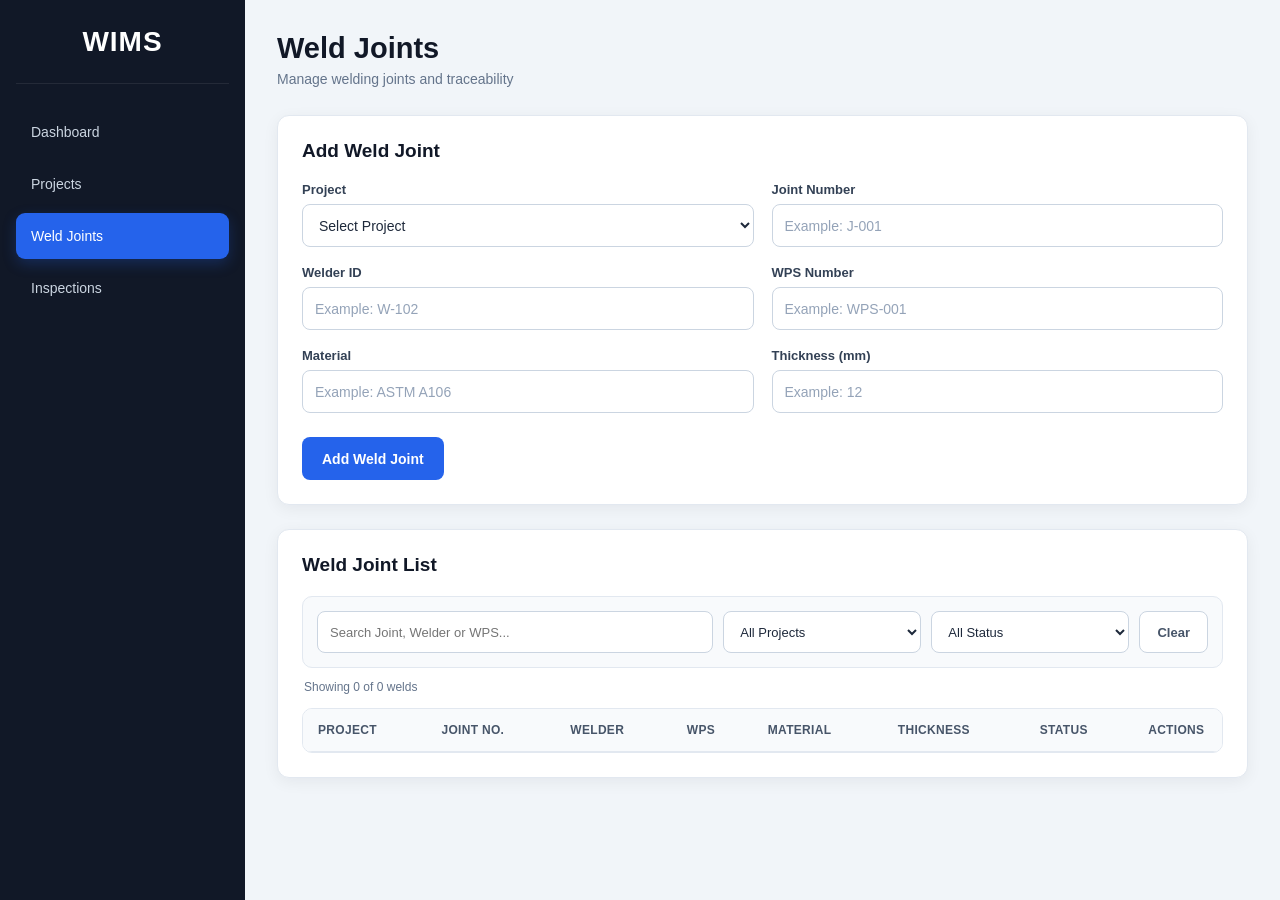
==== pages/welds.html @ a2a36f77 "Initial WIMS version" ====
<!DOCTYPE html>
<html lang="en">

<head>
    <meta charset="UTF-8">
    <meta name="viewport" content="width=device-width, initial-scale=1.0">

    <title>Weld Joints - WIMS</title>

    <link rel="stylesheet" href="../style.css">
</head>

<body>

    <aside class="sidebar">

        <div class="logo">
            WIMS
        </div>

        <nav>
            <a href="../index.html">Dashboard</a>
            <a href="projects.html">Projects</a>
            <a href="welds.html" class="active">Weld Joints</a>
            <a href="inspections.html">Inspections</a>
        </nav>

    </aside>


    <main class="main-content">

        <header class="topbar">

            <div>
                <h1>Weld Joints</h1>
                <p>Manage welding joints and traceability</p>
            </div>

        </header>


        <section class="panel">

            <div class="panel-header">
                <h2>Add Weld Joint</h2>
            </div>


            <form id="weldForm">

                <div class="form-grid">

                    <div class="form-group">
                        <label for="weldProject">Project</label>

                        <select id="weldProject" required>
                            <option value="">Select Project</option>
                        </select>
                    </div>


                    <div class="form-group">
                        <label for="jointNumber">Joint Number</label>

                        <input
                            type="text"
                            id="jointNumber"
                            placeholder="Example: J-001"
                            required
                        >
                    </div>


                    <div class="form-group">
                        <label for="welderId">Welder ID</label>

                        <input
                            type="text"
                            id="welderId"
                            placeholder="Example: W-102"
                            required
                        >
                    </div>


                    <div class="form-group">
                        <label for="wpsNumber">WPS Number</label>

                        <input
                            type="text"
                            id="wpsNumber"
                            placeholder="Example: WPS-001"
                            required
                        >
                    </div>


                    <div class="form-group">
                        <label for="material">Material</label>

                        <input
                            type="text"
                            id="material"
                            placeholder="Example: ASTM A106"
                            required
                        >
                    </div>


                    <div class="form-group">
                        <label for="thickness">Thickness (mm)</label>

                        <input
                            type="number"
                            id="thickness"
                            placeholder="Example: 12"
                            min="0"
                            step="0.1"
                            required
                        >
                    </div>

                </div>


                <button
                    type="submit"
                    class="primary-button"
                >
                    Add Weld Joint
                </button>

            </form>

        </section>


        <section class="panel project-list">

            <div class="panel-header">
                <h2>Weld Joint List</h2>
            </div>


            <div class="weld-filters">

                <input
                    type="text"
                    id="weldSearch"
                    placeholder="Search Joint, Welder or WPS..."
                >


                <select id="weldProjectFilter">
                    <option value="">All Projects</option>
                </select>


                <select id="weldStatusFilter">

                    <option value="">All Status</option>

                    <option value="Pending">
                        Pending
                    </option>

                    <option value="Accepted">
                        Accepted
                    </option>

                    <option value="Rejected">
                        Rejected
                    </option>

                </select>


                <button
                    type="button"
                    id="clearWeldFilters"
                >
                    Clear
                </button>

            </div>


            <p id="weldResultCount">
                Showing 0 of 0 welds
            </p>


            <div class="table-container">

                <table>

                    <thead>

                        <tr>
                            <th>Project</th>
                            <th>Joint No.</th>
                            <th>Welder</th>
                            <th>WPS</th>
                            <th>Material</th>
                            <th>Thickness</th>
                            <th>Status</th>
                            <th>Actions</th>
                        </tr>

                    </thead>


                    <tbody id="weldTable">
                    </tbody>

                </table>

            </div>

        </section>

    </main>


    <script src="../script.js"></script>

</body>

</html>
---- style.css ----
/* =========================================================
   WIMS - Welding Inspection Management System
   Global Styles
========================================================= */

* {
    margin: 0;
    padding: 0;
    box-sizing: border-box;
}

:root {
    --primary: #2563eb;
    --primary-dark: #1d4ed8;
    --primary-light: #eff6ff;

    --dark: #111827;
    --dark-soft: #1f2937;

    --background: #f1f5f9;
    --surface: #ffffff;
    --surface-soft: #f8fafc;

    --border: #e2e8f0;
    --border-dark: #cbd5e1;

    --text: #1e293b;
    --text-soft: #64748b;
    --text-light: #94a3b8;

    --success: #16a34a;
    --success-bg: #f0fdf4;

    --danger: #dc2626;
    --danger-bg: #fef2f2;

    --warning: #d97706;
    --warning-bg: #fffbeb;

    --radius: 12px;
    --shadow: 0 4px 16px rgba(15, 23, 42, 0.06);
}

body {
    font-family: Arial, Helvetica, sans-serif;
    background: var(--background);
    color: var(--text);
    min-height: 100vh;
}


/* =========================================================
   SIDEBAR
========================================================= */

.sidebar {
    width: 245px;
    height: 100vh;

    position: fixed;
    top: 0;
    left: 0;

    background: var(--dark);
    color: white;

    padding: 26px 16px;

    z-index: 100;
}

.logo {
    font-size: 28px;
    font-weight: 800;
    letter-spacing: 1px;
    text-align: center;

    padding-bottom: 25px;
    margin-bottom: 25px;

    border-bottom: 1px solid rgba(255,255,255,0.08);
}

.sidebar nav {
    display: flex;
    flex-direction: column;
    gap: 6px;
}

.sidebar nav a {
    display: flex;
    align-items: center;

    min-height: 46px;

    padding: 0 15px;

    color: #cbd5e1;
    text-decoration: none;

    border-radius: 9px;

    font-size: 14px;
    font-weight: 500;

    transition: all 0.2s ease;
}

.sidebar nav a:hover {
    background: rgba(255,255,255,0.06);
    color: white;
}

.sidebar nav a.active {
    background: var(--primary);
    color: white;

    box-shadow: 0 5px 14px rgba(37,99,235,0.25);
}


/* =========================================================
   MAIN CONTENT
========================================================= */

.main-content {
    margin-left: 245px;
    width: calc(100% - 245px);

    padding: 32px;
}


/* =========================================================
   TOPBAR
========================================================= */

.topbar {
    display: flex;
    align-items: center;
    justify-content: space-between;

    margin-bottom: 28px;
}

.topbar h1 {
    font-size: 29px;
    font-weight: 700;

    color: var(--dark);

    margin-bottom: 6px;
}

.topbar p {
    color: var(--text-soft);
    font-size: 14px;
}

.inspector {
    background: var(--surface);

    padding: 11px 17px;

    border: 1px solid var(--border);
    border-radius: 9px;

    box-shadow: var(--shadow);

    font-size: 14px;
}


/* =========================================================
   PANELS
========================================================= */

.panel {
    background: var(--surface);

    padding: 24px;

    border: 1px solid var(--border);
    border-radius: var(--radius);

    box-shadow: var(--shadow);
}

.panel + .panel {
    margin-top: 24px;
}

.panel-header {
    display: flex;
    align-items: center;
    justify-content: space-between;

    margin-bottom: 20px;
}

.panel h2 {
    font-size: 19px;
    font-weight: 700;
    color: var(--dark);
}

.panel-header a {
    color: var(--primary);
    text-decoration: none;

    font-size: 13px;
    font-weight: 600;
}

.panel-header a:hover {
    text-decoration: underline;
}


/* =========================================================
   STATISTICS
========================================================= */

.stats {
    display: grid;
    grid-template-columns: repeat(4, 1fr);

    gap: 18px;

    margin-bottom: 24px;
}

.stat-card {
    position: relative;

    background: var(--surface);

    padding: 22px;

    border: 1px solid var(--border);
    border-radius: var(--radius);

    box-shadow: var(--shadow);

    overflow: hidden;

    transition: transform 0.2s ease,
                box-shadow 0.2s ease;
}

.stat-card:hover {
    transform: translateY(-2px);

    box-shadow:
        0 8px 24px rgba(15, 23, 42, 0.08);
}

.stat-card span {
    display: block;

    margin-bottom: 10px;

    color: var(--text-soft);

    font-size: 13px;
    font-weight: 500;
}

.stat-card strong {
    display: block;

    font-size: 30px;
    line-height: 1;

    color: var(--dark);
}


/* =========================================================
   DASHBOARD GRID
========================================================= */

.dashboard-grid {
    display: grid;

    grid-template-columns: minmax(0, 2fr) minmax(280px, 1fr);

    gap: 20px;
}


/* =========================================================
   SUMMARY
========================================================= */

.summary {
    display: grid;

    grid-template-columns: repeat(2, 1fr);

    gap: 12px;

    margin-top: 18px;
}

.summary div {
    background: var(--surface-soft);

    padding: 17px;

    border: 1px solid var(--border);

    border-radius: 9px;
}

.summary span {
    display: block;

    color: var(--text-soft);

    font-size: 13px;

    margin-bottom: 7px;
}

.summary strong {
    font-size: 22px;

    color: var(--dark);
}


/* =========================================================
   TABLE
========================================================= */

table {
    width: 100%;

    border-collapse: collapse;

    background: var(--surface);
}

th,
td {
    padding: 14px 15px;

    text-align: left;

    border-bottom: 1px solid var(--border);

    font-size: 14px;
}

th {
    background: var(--surface-soft);

    color: #475569;

    font-size: 12px;
    font-weight: 700;

    text-transform: uppercase;
    letter-spacing: 0.3px;
}

td {
    color: #334155;
}

tbody tr {
    transition: background 0.15s ease;
}

tbody tr:hover {
    background: #f8fafc;
}

tbody tr:last-child td {
    border-bottom: none;
}


/* =========================================================
   TABLE CONTAINER
========================================================= */

.table-container {
    width: 100%;

    overflow-x: auto;

    border: 1px solid var(--border);

    border-radius: 10px;
}

.table-container table {
    min-width: 950px;
}

.table-container th {
    white-space: nowrap;
}

.table-container td {
    white-space: nowrap;
}


/* =========================================================
   FORMS
========================================================= */

.form-grid {
    display: grid;

    grid-template-columns: repeat(2, minmax(0, 1fr));

    gap: 18px;

    margin-bottom: 24px;
}

.form-group {
    display: flex;

    flex-direction: column;

    gap: 7px;
}

.form-group label {
    color: #334155;

    font-size: 13px;
    font-weight: 600;
}

.form-group input,
.form-group select,
.form-group textarea {
    width: 100%;

    min-height: 43px;

    padding: 0 12px;

    border: 1px solid var(--border-dark);

    border-radius: 8px;

    background: white;

    color: var(--text);

    font-family: inherit;

    font-size: 14px;

    outline: none;

    transition:
        border-color 0.2s ease,
        box-shadow 0.2s ease;
}

.form-group textarea {
    padding-top: 11px;
    padding-bottom: 11px;

    resize: vertical;
}

.form-group input::placeholder,
.form-group textarea::placeholder {
    color: var(--text-light);
}

.form-group input:focus,
.form-group select:focus,
.form-group textarea:focus {
    border-color: var(--primary);

    box-shadow:
        0 0 0 3px rgba(37, 99, 235, 0.08);
}


/* =========================================================
   PRIMARY BUTTON
========================================================= */

.primary-button {
    min-height: 43px;

    padding: 0 20px;

    border: none;
    border-radius: 8px;

    background: var(--primary);

    color: white;

    cursor: pointer;

    font-family: inherit;
    font-size: 14px;
    font-weight: 600;

    transition:
        background 0.2s ease,
        transform 0.1s ease;
}

.primary-button:hover {
    background: var(--primary-dark);
}

.primary-button:active {
    transform: translateY(1px);
}


/* =========================================================
   PROJECT LIST
========================================================= */

.project-list {
    margin-top: 24px;
}


/* =========================================================
   WELD FILTERS
========================================================= */

.weld-filters {
    display: grid;

    grid-template-columns:
        minmax(220px, 2fr)
        minmax(150px, 1fr)
        minmax(150px, 1fr)
        auto;

    gap: 10px;

    align-items: center;

    margin: 18px 0 12px;

    padding: 14px;

    background: var(--surface-soft);

    border: 1px solid var(--border);

    border-radius: 10px;
}

.weld-filters input,
.weld-filters select {
    width: 100%;

    height: 42px;

    padding: 0 12px;

    background: white;

    border: 1px solid var(--border-dark);

    border-radius: 8px;

    color: var(--text);

    font-family: inherit;

    font-size: 13px;

    outline: none;
}

.weld-filters input:focus,
.weld-filters select:focus {
    border-color: var(--primary);

    box-shadow:
        0 0 0 3px rgba(37, 99, 235, 0.08);
}

.weld-filters button {
    height: 42px;

    padding: 0 17px;

    border: 1px solid var(--border-dark);

    border-radius: 8px;

    background: white;

    color: #475569;

    cursor: pointer;

    font-family: inherit;

    font-size: 13px;
    font-weight: 600;

    transition: all 0.2s ease;
}

.weld-filters button:hover {
    border-color: #94a3b8;

    background: #f8fafc;
}


/* =========================================================
   RESULT COUNT
========================================================= */

#weldResultCount {
    margin: 10px 2px 14px;

    color: var(--text-soft);

    font-size: 12px;
}


/* =========================================================
   WELD ACTION BUTTONS
========================================================= */

.table-container td:last-child {
    display: flex;

    align-items: center;

    gap: 6px;
}

.table-container td:last-child button {
    min-height: 30px;

    padding: 0 9px;

    border: 1px solid var(--border-dark);

    border-radius: 6px;

    background: white;

    cursor: pointer;

    font-family: inherit;

    font-size: 11px;
    font-weight: 600;

    transition: all 0.2s ease;
}

.table-container td:last-child button:first-child {
    color: var(--primary);
}

.table-container td:last-child button:first-child:hover {
    background: var(--primary-light);

    border-color: #93c5fd;
}

.table-container td:last-child button:last-child {
    color: var(--danger);
}

.table-container td:last-child button:last-child:hover {
    background: var(--danger-bg);

    border-color: #fecaca;
}


/* =========================================================
   STATUS
========================================================= */

.status {
    display: inline-flex;

    align-items: center;

    padding: 5px 9px;

    border-radius: 999px;

    font-size: 11px;
    font-weight: 700;
}

.status.pending {
    color: var(--warning);

    background: var(--warning-bg);
}

.status.accepted {
    color: var(--success);

    background: var(--success-bg);
}

.status.rejected {
    color: var(--danger);

    background: var(--danger-bg);
}


/* =========================================================
   GENERAL BUTTONS
========================================================= */

button {
    font-family: inherit;
}


/* =========================================================
   LINKS
========================================================= */

a {
    transition: color 0.2s ease;
}


/* =========================================================
   SCROLLBAR
========================================================= */

::-webkit-scrollbar {
    width: 8px;
    height: 8px;
}

::-webkit-scrollbar-track {
    background: #e2e8f0;
}

::-webkit-scrollbar-thumb {
    background: #94a3b8;

    border-radius: 10px;
}

::-webkit-scrollbar-thumb:hover {
    background: #64748b;
}


/* =========================================================
   TABLET
========================================================= */

@media (max-width: 1000px) {

    .sidebar {
        width: 210px;
    }

    .main-content {
        margin-left: 210px;

        width: calc(100% - 210px);

        padding: 25px;
    }

    .stats {
        grid-template-columns: repeat(2, 1fr);
    }

    .dashboard-grid {
        grid-template-columns: 1fr;
    }

    .weld-filters {
        grid-template-columns: 1fr 1fr;
    }

}


/* =========================================================
   MOBILE
========================================================= */

@media (max-width: 700px) {

    body {
        display: block;
    }

    .sidebar {
        position: static;

        width: 100%;
        height: auto;

        padding: 15px;
    }

    .logo {
        margin-bottom: 14px;
        padding-bottom: 14px;

        font-size: 24px;
    }

    .sidebar nav {
        flex-direction: row;

        overflow-x: auto;

        gap: 6px;
    }

    .sidebar nav a {
        min-width: max-content;

        min-height: 40px;

        padding: 0 13px;
    }

    .main-content {
        margin-left: 0;

        width: 100%;

        padding: 18px;
    }

    .topbar {
        flex-direction: column;

        align-items: flex-start;

        gap: 10px;

        margin-bottom: 20px;
    }

    .topbar h1 {
        font-size: 25px;
    }

    .stats {
        grid-template-columns: 1fr 1fr;

        gap: 12px;
    }

    .stat-card {
        padding: 17px;
    }

    .stat-card strong {
        font-size: 25px;
    }

    .panel {
        padding: 18px;
    }

    .form-grid {
        grid-template-columns: 1fr;
    }

    .weld-filters {
        grid-template-columns: 1fr;
    }

    .weld-filters button {
        width: 100%;
    }

}


/* =========================================================
   SMALL MOBILE
========================================================= */

@media (max-width: 450px) {

    .main-content {
        padding: 14px;
    }

    .stats {
        grid-template-columns: 1fr;
    }

    .summary {
        grid-template-columns: 1fr;
    }

    .panel {
        padding: 15px;
    }

    .panel-header {
        align-items: flex-start;

        gap: 10px;
    }

}
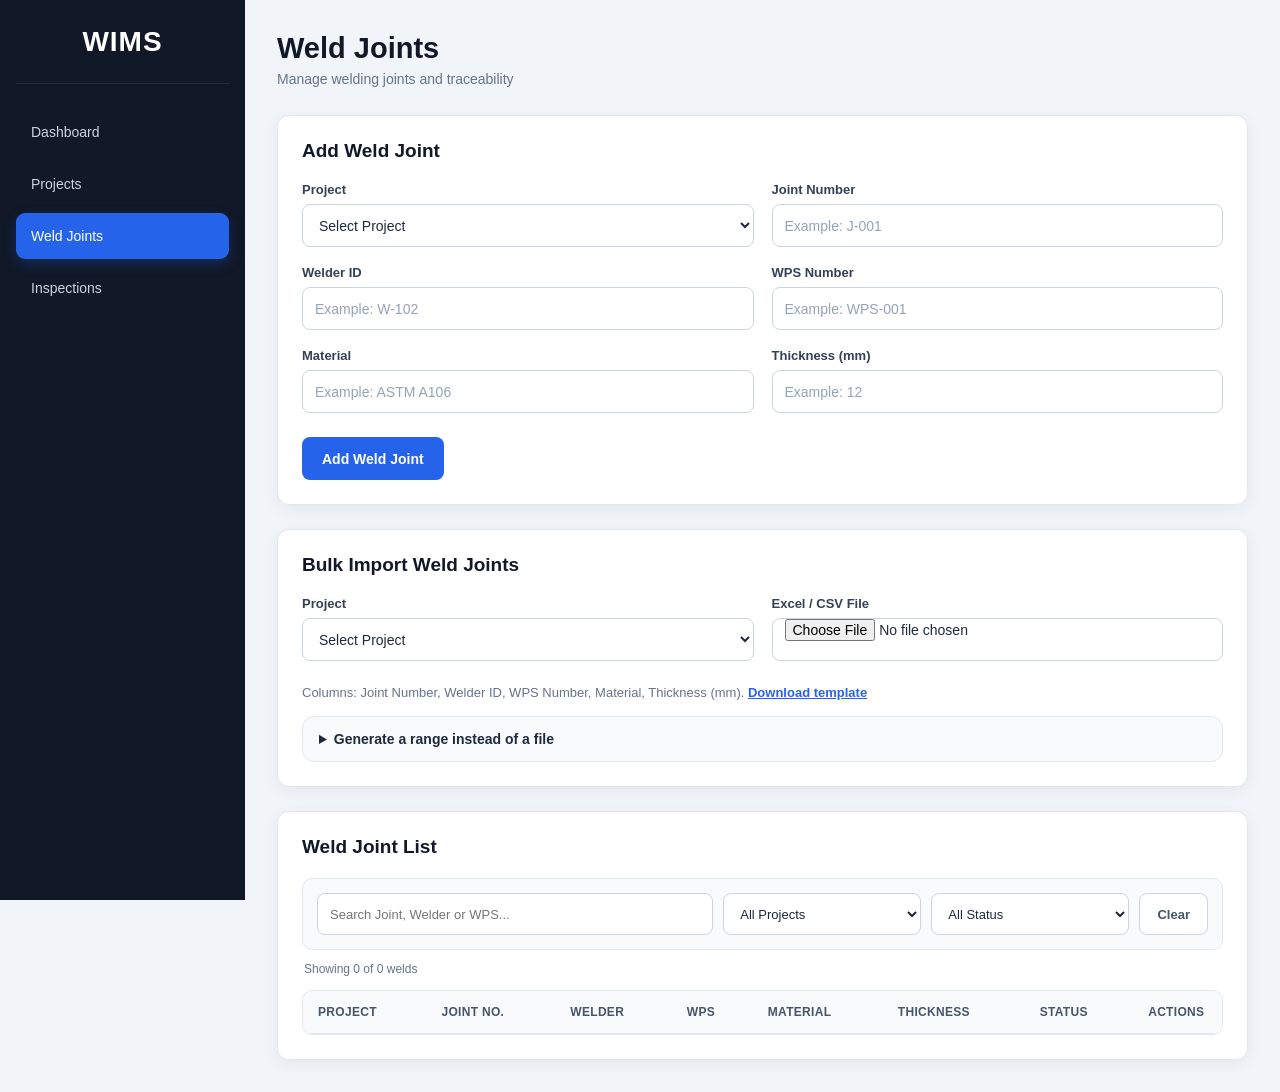
==== commit 43ef4018: "Add bulk import of weld joints from CSV/XLSX with preview and range generator Co-Authored-By: Devin " ====
--- a/pages/welds.html
+++ b/pages/welds.html
@@ -132,6 +132,225 @@
                 </button>
 
             </form>
+
+        </section>
+
+
+        <section class="panel">
+
+            <div class="panel-header">
+                <h2>Bulk Import Weld Joints</h2>
+            </div>
+
+
+            <div class="form-grid">
+
+                <div class="form-group">
+                    <label for="bulkProject">Project</label>
+
+                    <select id="bulkProject">
+                        <option value="">Select Project</option>
+                    </select>
+                </div>
+
+
+                <div class="form-group">
+                    <label for="bulkFile">Excel / CSV File</label>
+
+                    <input
+                        type="file"
+                        id="bulkFile"
+                        accept=".csv,.xlsx,.xls"
+                    >
+                </div>
+
+            </div>
+
+
+            <p class="bulk-hint">
+                Columns: Joint Number, Welder ID, WPS Number, Material, Thickness (mm).
+
+                <button
+                    type="button"
+                    id="downloadTemplate"
+                    class="link-button"
+                >
+                    Download template
+                </button>
+            </p>
+
+
+            <details class="bulk-range">
+
+                <summary>
+                    Generate a range instead of a file
+                </summary>
+
+                <div class="form-grid">
+
+                    <div class="form-group">
+                        <label for="rangePrefix">Joint Prefix</label>
+
+                        <input
+                            type="text"
+                            id="rangePrefix"
+                            placeholder="Example: J-"
+                        >
+                    </div>
+
+
+                    <div class="form-group">
+                        <label for="rangeFrom">From</label>
+
+                        <input
+                            type="number"
+                            id="rangeFrom"
+                            min="0"
+                            step="1"
+                            placeholder="1"
+                        >
+                    </div>
+
+
+                    <div class="form-group">
+                        <label for="rangeTo">To</label>
+
+                        <input
+                            type="number"
+                            id="rangeTo"
+                            min="0"
+                            step="1"
+                            placeholder="100"
+                        >
+                    </div>
+
+
+                    <div class="form-group">
+                        <label for="rangePadding">Number Digits</label>
+
+                        <input
+                            type="number"
+                            id="rangePadding"
+                            min="1"
+                            max="10"
+                            step="1"
+                            placeholder="3"
+                        >
+                    </div>
+
+
+                    <div class="form-group">
+                        <label for="rangeWelder">Welder ID</label>
+
+                        <input
+                            type="text"
+                            id="rangeWelder"
+                            placeholder="Example: W-102"
+                        >
+                    </div>
+
+
+                    <div class="form-group">
+                        <label for="rangeWps">WPS Number</label>
+
+                        <input
+                            type="text"
+                            id="rangeWps"
+                            placeholder="Example: WPS-001"
+                        >
+                    </div>
+
+
+                    <div class="form-group">
+                        <label for="rangeMaterial">Material</label>
+
+                        <input
+                            type="text"
+                            id="rangeMaterial"
+                            placeholder="Example: ASTM A106"
+                        >
+                    </div>
+
+
+                    <div class="form-group">
+                        <label for="rangeThickness">Thickness (mm)</label>
+
+                        <input
+                            type="number"
+                            id="rangeThickness"
+                            min="0"
+                            step="0.1"
+                            placeholder="Example: 12"
+                        >
+                    </div>
+
+                </div>
+
+
+                <button
+                    type="button"
+                    id="generateRange"
+                    class="primary-button"
+                >
+                    Preview Range
+                </button>
+
+            </details>
+
+
+            <div id="bulkPreviewArea" class="bulk-preview" hidden>
+
+                <p id="bulkSummary"></p>
+
+
+                <div class="table-container">
+
+                    <table>
+
+                        <thead>
+
+                            <tr>
+                                <th>Row</th>
+                                <th>Joint No.</th>
+                                <th>Welder</th>
+                                <th>WPS</th>
+                                <th>Material</th>
+                                <th>Thickness</th>
+                                <th>Status</th>
+                            </tr>
+
+                        </thead>
+
+
+                        <tbody id="bulkPreviewTable">
+
+                        </tbody>
+
+                    </table>
+
+                </div>
+
+
+                <div class="action-buttons">
+
+                    <button
+                        type="button"
+                        id="confirmBulkImport"
+                        class="primary-button"
+                    >
+                        Import Valid Rows
+                    </button>
+
+                    <button
+                        type="button"
+                        id="cancelBulkImport"
+                    >
+                        Cancel
+                    </button>
+
+                </div>
+
+            </div>
 
         </section>
 
@@ -223,6 +442,8 @@
     </main>
 
 
+    <script src="../vendor/xlsx.full.min.js"></script>
+
     <script src="../script.js"></script>
 
 </body>
--- a/style.css
+++ b/style.css
@@ -925,4 +925,106 @@
         gap: 10px;
     }
 
-}+}
+
+/* =========================================================
+   BULK IMPORT
+========================================================= */
+
+.bulk-hint {
+    margin-top: 12px;
+
+    color: var(--text-soft);
+
+    font-size: 13px;
+}
+
+.link-button {
+    padding: 0;
+
+    border: none;
+
+    background: none;
+
+    color: var(--primary);
+
+    cursor: pointer;
+
+    font-family: inherit;
+    font-size: 13px;
+    font-weight: 600;
+
+    text-decoration: underline;
+}
+
+.bulk-range {
+    margin-top: 16px;
+
+    padding: 14px 16px;
+
+    border: 1px solid var(--border);
+    border-radius: var(--radius);
+
+    background: var(--surface-soft);
+}
+
+.bulk-range summary {
+    cursor: pointer;
+
+    font-size: 14px;
+    font-weight: 600;
+}
+
+.bulk-range .form-grid {
+    margin-top: 16px;
+}
+
+.bulk-preview {
+    margin-top: 20px;
+}
+
+.bulk-preview p {
+    margin-bottom: 12px;
+
+    color: var(--text-soft);
+
+    font-size: 13px;
+}
+
+.bulk-preview .action-buttons {
+    display: flex;
+
+    gap: 10px;
+
+    margin-top: 16px;
+}
+
+.bulk-preview .action-buttons button:not(.primary-button) {
+    min-height: 43px;
+
+    padding: 0 20px;
+
+    border: 1px solid var(--border-dark);
+    border-radius: 8px;
+
+    background: var(--surface);
+
+    color: var(--text);
+
+    cursor: pointer;
+
+    font-family: inherit;
+    font-size: 14px;
+}
+
+.bulk-row-valid td:last-child {
+    color: var(--success);
+}
+
+.bulk-row-invalid td {
+    background: var(--danger-bg);
+}
+
+.bulk-row-invalid td:last-child {
+    color: var(--danger);
+}
